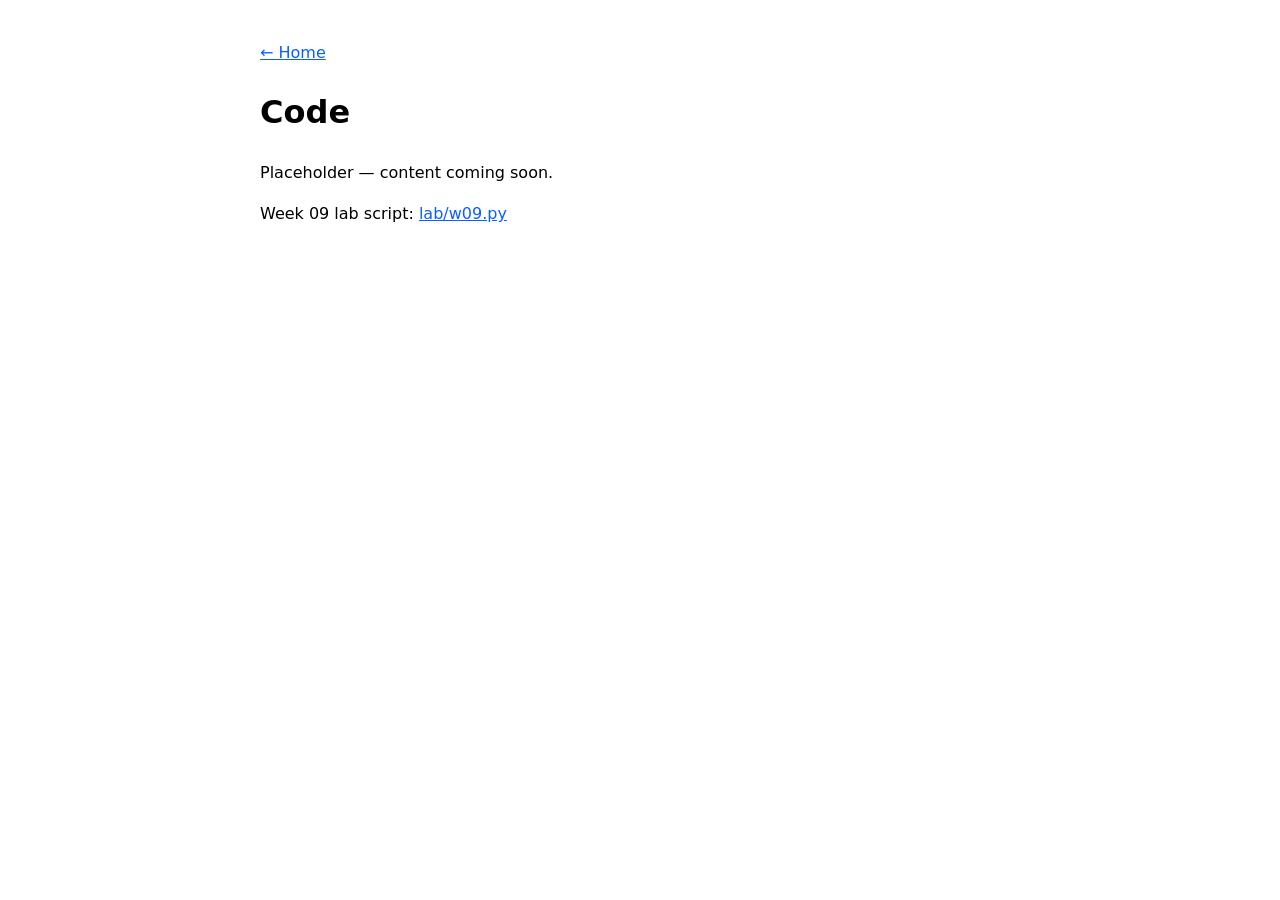
==== docs/code.html @ fd2857b2 "Move project site pages into docs/" ====
﻿<!doctype html>
<html lang="en"><head><meta charset="utf-8"><meta name="viewport" content="width=device-width,initial-scale=1">
<title>Code</title><style>body{font-family:system-ui,sans-serif;max-width:760px;margin:40px auto;padding:0 16px;line-height:1.6}a{color:#0b5fff}</style></head><body>
<p><a href="index.html">&larr; Home</a></p>
<h1>Code</h1>
<p>Placeholder &mdash; content coming soon.</p>
<p>Week 09 lab script: <a href="https://github.com/BurakGundebahar/eee213/blob/main/lab/w09.py">lab/w09.py</a></p>
</body></html>
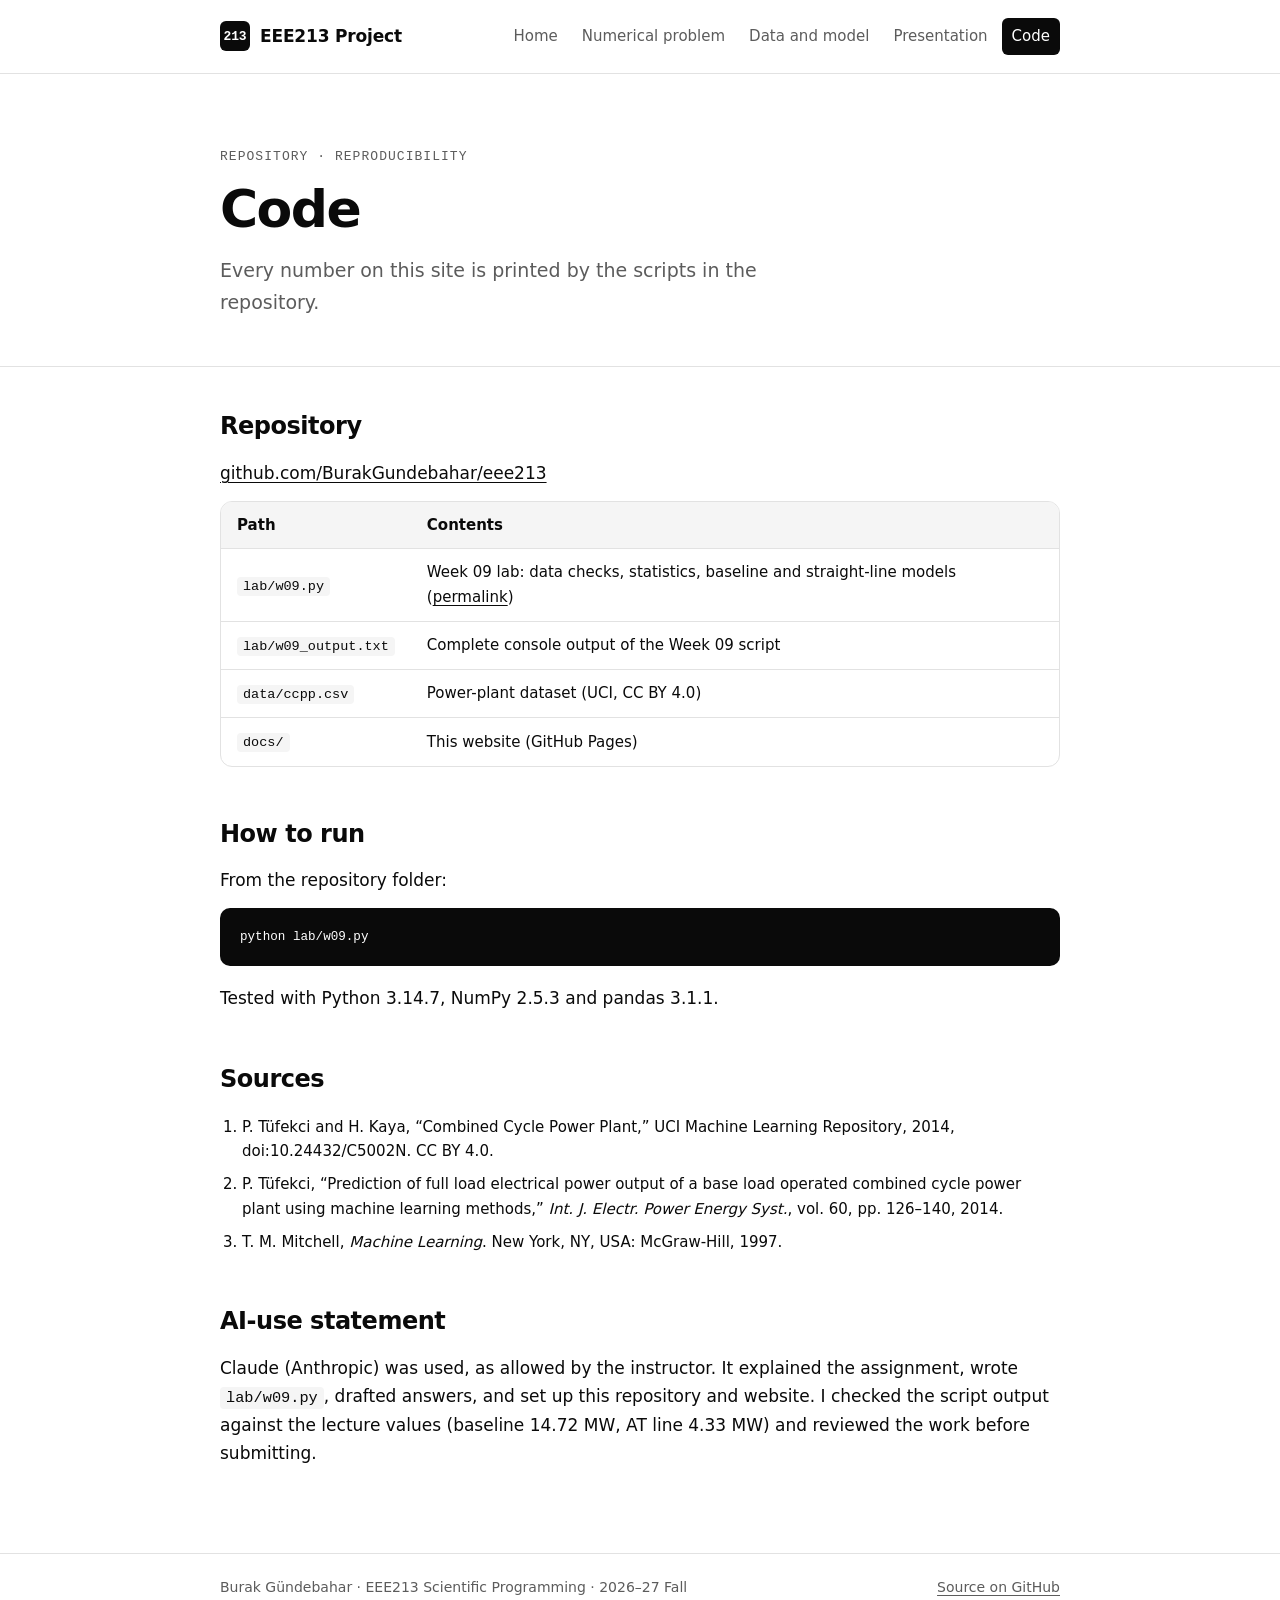
==== commit 192afea0: "Redesign project site in monochrome with real content" ====
--- a/docs/code.html
+++ b/docs/code.html
@@ -1,8 +1,71 @@
-﻿<!doctype html>
-<html lang="en"><head><meta charset="utf-8"><meta name="viewport" content="width=device-width,initial-scale=1">
-<title>Code</title><style>body{font-family:system-ui,sans-serif;max-width:760px;margin:40px auto;padding:0 16px;line-height:1.6}a{color:#0b5fff}</style></head><body>
-<p><a href="index.html">&larr; Home</a></p>
-<h1>Code</h1>
-<p>Placeholder &mdash; content coming soon.</p>
-<p>Week 09 lab script: <a href="https://github.com/BurakGundebahar/eee213/blob/main/lab/w09.py">lab/w09.py</a></p>
-</body></html>
+<!doctype html>
+<html lang="en">
+<head>
+<meta charset="utf-8">
+<meta name="viewport" content="width=device-width, initial-scale=1">
+<title>Code — EEE213 Project</title>
+<meta name="description" content="EEE213 Scientific Programming project site of Burak Gündebahar.">
+<link rel="stylesheet" href="style.css">
+</head>
+<body>
+<header class="site-header">
+  <div class="wrap">
+    <a class="brand" href="index.html"><span class="mark">213</span>EEE213 Project</a>
+    <nav aria-label="Main"><ul>
+<li><a href="index.html">Home</a></li>
+<li><a href="numerical-problem.html">Numerical problem</a></li>
+<li><a href="data-and-model.html">Data and model</a></li>
+<li><a href="presentation.html">Presentation</a></li>
+<li><a href="code.html" aria-current="page">Code</a></li>
+    </ul></nav>
+  </div>
+</header>
+<section class="hero">
+  <div class="wrap">
+
+    <p class="eyebrow">Repository · reproducibility</p>
+    <h1>Code</h1>
+    <p class="lead">Every number on this site is printed by the scripts in the repository.</p>
+
+  </div>
+</section>
+<main>
+  <div class="wrap">
+
+    <h2>Repository</h2>
+    <p><a href="https://github.com/BurakGundebahar/eee213">github.com/BurakGundebahar/eee213</a></p>
+    <div class="table-wrap"><table>
+      <thead><tr><th>Path</th><th>Contents</th></tr></thead>
+      <tbody>
+        <tr><td><code>lab/w09.py</code></td><td>Week 09 lab: data checks, statistics, baseline and straight-line models (<a href="https://github.com/BurakGundebahar/eee213/blob/8a435e8390c5a2216095b3c888a9dd72276258c5/lab/w09.py">permalink</a>)</td></tr>
+        <tr><td><code>lab/w09_output.txt</code></td><td>Complete console output of the Week 09 script</td></tr>
+        <tr><td><code>data/ccpp.csv</code></td><td>Power-plant dataset (UCI, CC BY 4.0)</td></tr>
+        <tr><td><code>docs/</code></td><td>This website (GitHub Pages)</td></tr>
+      </tbody>
+    </table></div>
+
+    <h2>How to run</h2>
+    <p>From the repository folder:</p>
+<pre><code>python lab/w09.py</code></pre>
+    <p>Tested with Python 3.14.7, NumPy 2.5.3 and pandas 3.1.1.</p>
+
+    <h2>Sources</h2>
+    <ol class="refs">
+      <li>P. Tüfekci and H. Kaya, “Combined Cycle Power Plant,” UCI Machine Learning Repository, 2014, doi:10.24432/C5002N. CC BY 4.0.</li>
+      <li>P. Tüfekci, “Prediction of full load electrical power output of a base load operated combined cycle power plant using machine learning methods,” <em>Int. J. Electr. Power Energy Syst.</em>, vol. 60, pp. 126–140, 2014.</li>
+      <li>T. M. Mitchell, <em>Machine Learning</em>. New York, NY, USA: McGraw-Hill, 1997.</li>
+    </ol>
+
+    <h2>AI-use statement</h2>
+    <p>Claude (Anthropic) was used, as allowed by the instructor. It explained the assignment, wrote <code>lab/w09.py</code>, drafted answers, and set up this repository and website. I checked the script output against the lecture values (baseline 14.72 MW, AT line 4.33 MW) and reviewed the work before submitting.</p>
+
+  </div>
+</main>
+<footer class="site-footer">
+  <div class="wrap">
+    <span>Burak Gündebahar · EEE213 Scientific Programming · 2026–27 Fall</span>
+    <a href="https://github.com/BurakGundebahar/eee213">Source on GitHub</a>
+  </div>
+</footer>
+</body>
+</html>
--- a/docs/style.css
+++ b/docs/style.css
@@ -0,0 +1,113 @@
+/* EEE213 project site — monochrome (black, white and greys only) */
+:root {
+  --bg: #ffffff;
+  --fg: #0a0a0a;
+  --muted: #5c5c5c;
+  --line: #e2e2e2;
+  --soft: #f5f5f5;
+  --invert-bg: #0a0a0a;
+  --invert-fg: #ffffff;
+  --mono: ui-monospace, "SFMono-Regular", Consolas, "Liberation Mono", monospace;
+  --sans: "Inter", system-ui, -apple-system, "Segoe UI", Roboto, sans-serif;
+}
+@media (prefers-color-scheme: dark) {
+  :root {
+    --bg: #0a0a0a;
+    --fg: #f2f2f2;
+    --muted: #a3a3a3;
+    --line: #262626;
+    --soft: #141414;
+    --invert-bg: #f2f2f2;
+    --invert-fg: #0a0a0a;
+  }
+}
+
+* { box-sizing: border-box; }
+html { -webkit-text-size-adjust: 100%; }
+body {
+  margin: 0;
+  background: var(--bg);
+  color: var(--fg);
+  font-family: var(--sans);
+  font-size: 17px;
+  line-height: 1.65;
+}
+a { color: inherit; text-decoration: underline; text-underline-offset: 3px; text-decoration-thickness: 1px; }
+a:hover { text-decoration-thickness: 2px; }
+
+.wrap { max-width: 880px; margin: 0 auto; padding: 0 20px; }
+
+/* Header */
+.site-header { border-bottom: 1px solid var(--line); }
+.site-header .wrap { display: flex; align-items: center; justify-content: space-between; gap: 16px; padding-top: 18px; padding-bottom: 18px; flex-wrap: wrap; }
+.brand { font-weight: 700; letter-spacing: -0.01em; text-decoration: none; display: flex; align-items: center; gap: 10px; }
+.brand .mark { display: inline-grid; place-items: center; width: 30px; height: 30px; background: var(--invert-bg); color: var(--invert-fg); font-family: var(--mono); font-size: 13px; border-radius: 6px; }
+nav ul { list-style: none; margin: 0; padding: 0; display: flex; gap: 4px; flex-wrap: wrap; }
+nav a { display: block; padding: 6px 10px; border-radius: 6px; text-decoration: none; font-size: 15px; color: var(--muted); }
+nav a:hover { color: var(--fg); background: var(--soft); }
+nav a[aria-current="page"] { color: var(--invert-fg); background: var(--invert-bg); }
+
+/* Hero */
+.hero { padding: 72px 0 48px; border-bottom: 1px solid var(--line); }
+.eyebrow { font-family: var(--mono); font-size: 13px; letter-spacing: 0.08em; text-transform: uppercase; color: var(--muted); margin: 0 0 14px; }
+h1 { font-size: clamp(34px, 6vw, 52px); line-height: 1.08; letter-spacing: -0.03em; margin: 0 0 18px; }
+.lead { font-size: 19px; color: var(--muted); max-width: 640px; margin: 0; }
+
+main { padding: 40px 0 72px; }
+h2 { font-size: 24px; letter-spacing: -0.02em; margin: 48px 0 12px; }
+h2:first-child { margin-top: 0; }
+h3 { font-size: 18px; margin: 28px 0 8px; }
+p { margin: 0 0 14px; }
+
+/* Cards grid on the home page */
+.grid { display: grid; grid-template-columns: repeat(2, 1fr); gap: 16px; }
+.card { display: block; border: 1px solid var(--line); border-radius: 12px; padding: 22px; text-decoration: none; transition: border-color .15s, transform .15s; }
+.card:hover { border-color: var(--fg); transform: translateY(-2px); }
+.card .num { font-family: var(--mono); font-size: 13px; color: var(--muted); }
+.card h3 { margin: 6px 0 6px; font-size: 20px; }
+.card p { color: var(--muted); font-size: 15px; margin: 0; }
+.card .go { display: inline-block; margin-top: 14px; font-size: 14px; font-weight: 600; }
+
+/* Facts / key numbers */
+.facts { display: grid; grid-template-columns: repeat(3, 1fr); border: 1px solid var(--line); border-radius: 12px; overflow: hidden; }
+.fact { padding: 18px 20px; border-right: 1px solid var(--line); }
+.fact:last-child { border-right: 0; }
+.fact .value { font-size: 28px; font-weight: 700; letter-spacing: -0.02em; font-variant-numeric: tabular-nums; }
+.fact .label { font-size: 14px; color: var(--muted); }
+
+/* Tables */
+.table-wrap { overflow-x: auto; border: 1px solid var(--line); border-radius: 12px; }
+table { width: 100%; border-collapse: collapse; font-size: 15px; }
+th, td { text-align: left; padding: 11px 16px; border-bottom: 1px solid var(--line); }
+th { font-weight: 600; background: var(--soft); }
+tr:last-child td { border-bottom: 0; }
+td.num, th.num { text-align: right; font-variant-numeric: tabular-nums; font-family: var(--mono); }
+tr.best td { font-weight: 700; }
+
+/* Code */
+code { font-family: var(--mono); font-size: 0.9em; background: var(--soft); padding: 2px 6px; border-radius: 4px; }
+pre { font-family: var(--mono); font-size: 14px; line-height: 1.55; background: var(--invert-bg); color: var(--invert-fg); padding: 18px 20px; border-radius: 10px; overflow-x: auto; margin: 0 0 18px; }
+pre code { background: none; padding: 0; color: inherit; }
+
+/* Status badge and notes */
+.badge { display: inline-block; font-family: var(--mono); font-size: 12px; text-transform: uppercase; letter-spacing: 0.06em; padding: 3px 9px; border: 1px solid var(--fg); border-radius: 999px; vertical-align: middle; }
+.badge.solid { background: var(--invert-bg); color: var(--invert-fg); }
+.note { border-left: 3px solid var(--fg); padding: 4px 0 4px 16px; color: var(--muted); margin: 18px 0; }
+ul.clean { padding-left: 20px; margin: 0 0 14px; }
+ul.clean li { margin-bottom: 6px; }
+ol.refs { padding-left: 22px; font-size: 15px; }
+ol.refs li { margin-bottom: 8px; }
+
+/* Footer */
+.site-footer { border-top: 1px solid var(--line); color: var(--muted); font-size: 14px; }
+.site-footer .wrap { display: flex; justify-content: space-between; gap: 12px; flex-wrap: wrap; padding-top: 22px; padding-bottom: 22px; }
+
+@media (max-width: 640px) {
+  body { font-size: 16px; }
+  .wrap { padding: 0 16px; }
+  .hero { padding: 48px 0 32px; }
+  .grid { grid-template-columns: 1fr; }
+  .facts { grid-template-columns: 1fr; }
+  .fact { border-right: 0; border-bottom: 1px solid var(--line); }
+  .fact:last-child { border-bottom: 0; }
+}
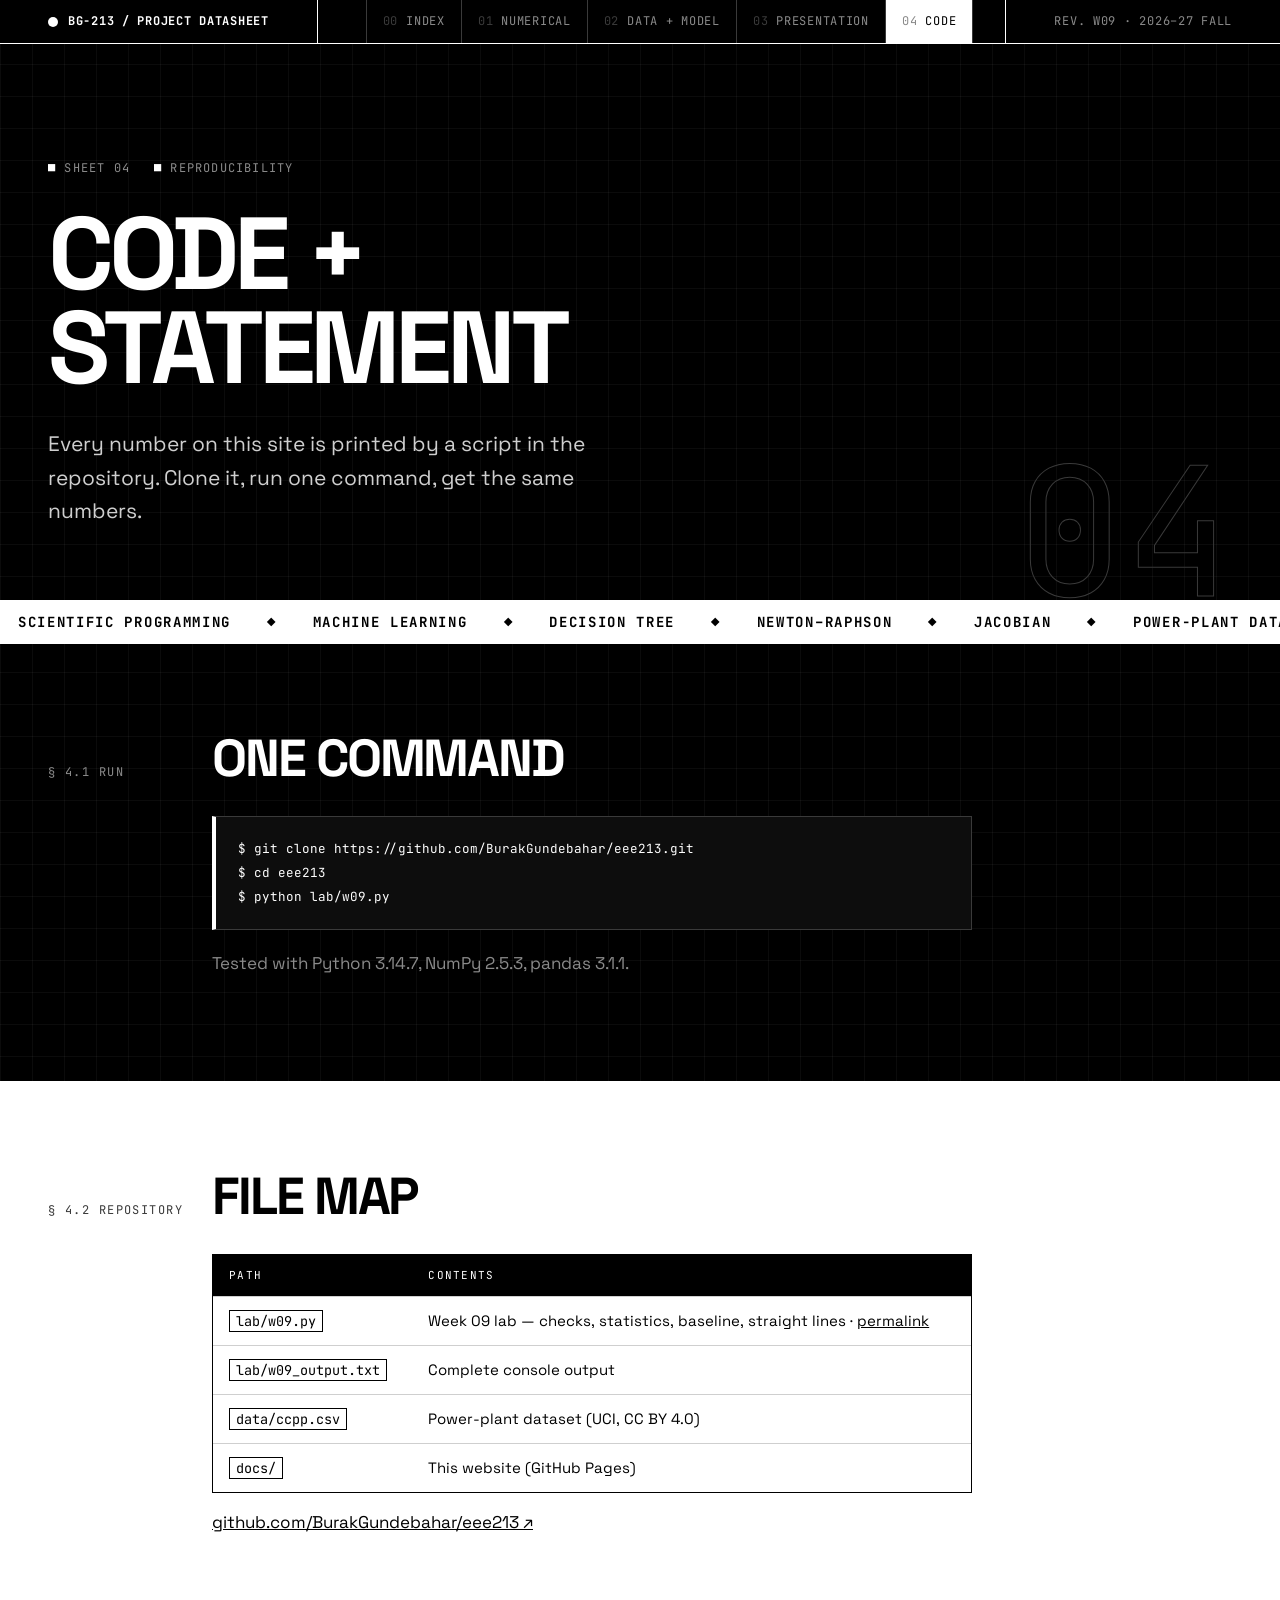
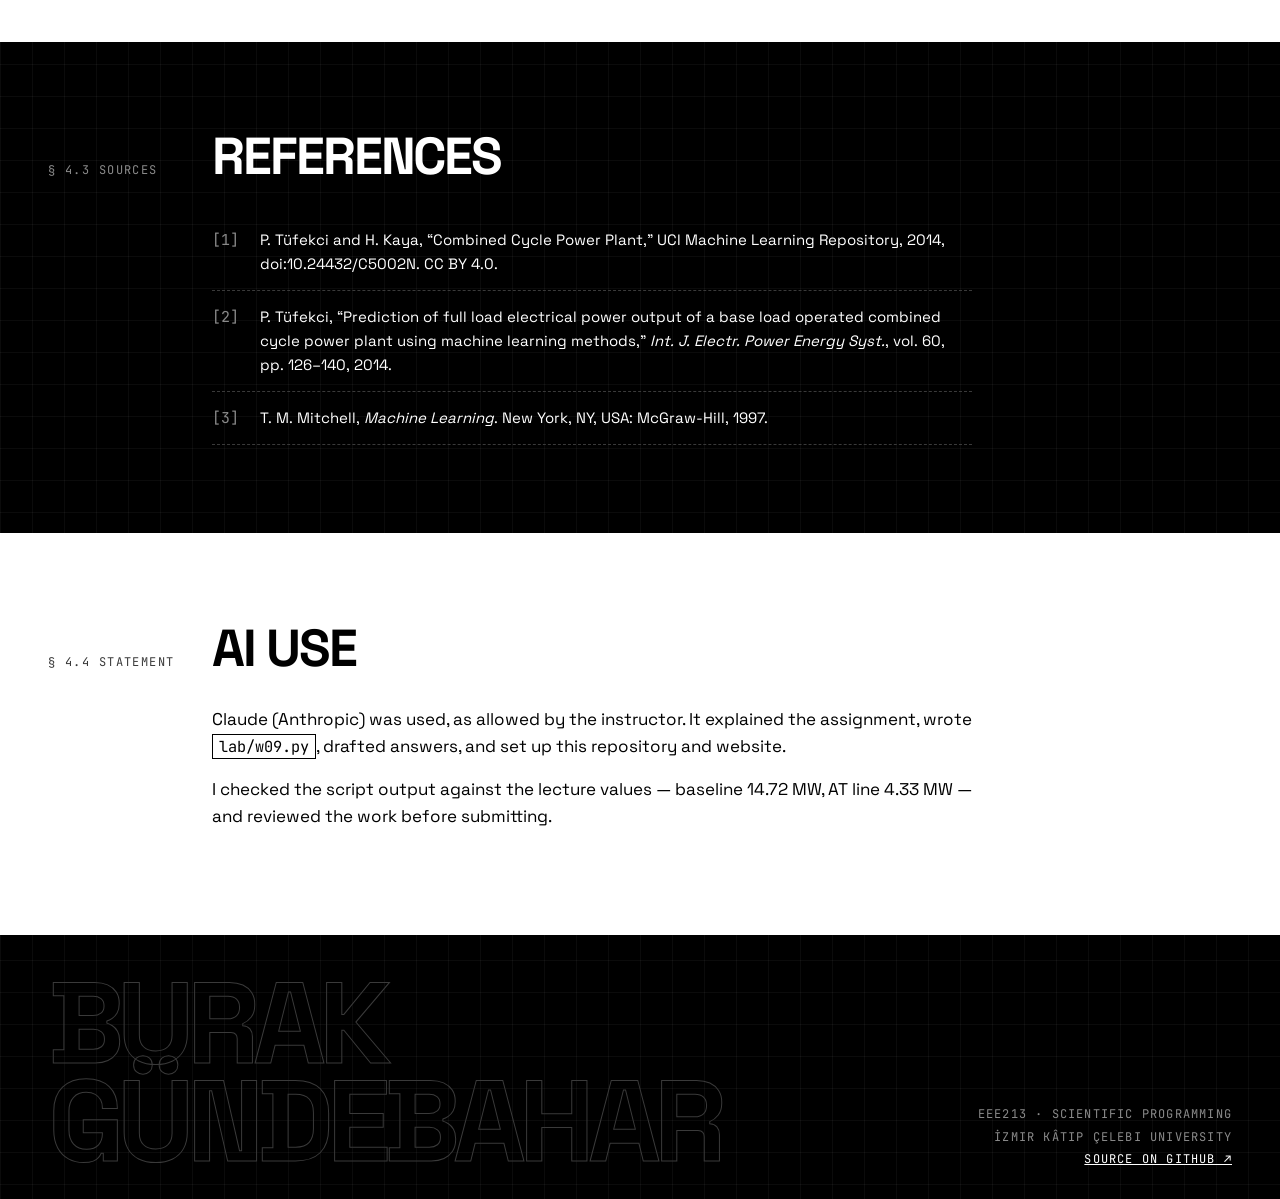
==== commit f2a7eb35: "New datasheet-style monochrome site design" ====
--- a/docs/code.html
+++ b/docs/code.html
@@ -3,69 +3,81 @@
 <head>
 <meta charset="utf-8">
 <meta name="viewport" content="width=device-width, initial-scale=1">
-<title>Code — EEE213 Project</title>
-<meta name="description" content="EEE213 Scientific Programming project site of Burak Gündebahar.">
+<title>Code · BG-213 · EEE213</title>
+<meta name="description" content="EEE213 Scientific Programming project datasheet of Burak Gündebahar.">
+<meta name="theme-color" content="#000000">
+<link rel="preconnect" href="https://fonts.googleapis.com"><link rel="preconnect" href="https://fonts.gstatic.com" crossorigin><link href="https://fonts.googleapis.com/css2?family=JetBrains+Mono:wght@400;700&family=Space+Grotesk:wght@400;500;700&display=swap" rel="stylesheet">
 <link rel="stylesheet" href="style.css">
 </head>
 <body>
-<header class="site-header">
-  <div class="wrap">
-    <a class="brand" href="index.html"><span class="mark">213</span>EEE213 Project</a>
-    <nav aria-label="Main"><ul>
-<li><a href="index.html">Home</a></li>
-<li><a href="numerical-problem.html">Numerical problem</a></li>
-<li><a href="data-and-model.html">Data and model</a></li>
-<li><a href="presentation.html">Presentation</a></li>
-<li><a href="code.html" aria-current="page">Code</a></li>
-    </ul></nav>
-  </div>
+<header class="titleblock">
+  <a class="tb-id" href="index.html"><span class="dot"></span>BG-213 / Project datasheet</a>
+  <nav class="tb-nav" aria-label="Main">
+<a href="index.html"><b>00</b>Index</a>
+<a href="numerical-problem.html"><b>01</b>Numerical</a>
+<a href="data-and-model.html"><b>02</b>Data + model</a>
+<a href="presentation.html"><b>03</b>Presentation</a>
+<a href="code.html" aria-current="page"><b>04</b>Code</a>
+  </nav>
+  <div class="tb-rev">Rev. W09 · 2026–27 Fall</div>
 </header>
 <section class="hero">
-  <div class="wrap">
+  <div class="meta"><span>Sheet 04</span><span>Reproducibility</span></div>
+  <h1 class="page">Code +<br>statement</h1>
+  <p class="lead">Every number on this site is printed by a script in the repository. Clone it, run one command, get the same numbers.</p>
+  <div class="sec" aria-hidden="true">04</div>
+</section>
+<div class="marquee" aria-hidden="true"><div class="track"><span>Scientific programming</span><span>◆</span><span>Machine learning</span><span>◆</span><span>Decision tree</span><span>◆</span><span>Newton–Raphson</span><span>◆</span><span>Jacobian</span><span>◆</span><span>Power-plant data</span><span>◆</span><span>MAE in MW</span><span>◆</span><span>EEE213</span><span>◆</span><span>Scientific programming</span><span>◆</span><span>Machine learning</span><span>◆</span><span>Decision tree</span><span>◆</span><span>Newton–Raphson</span><span>◆</span><span>Jacobian</span><span>◆</span><span>Power-plant data</span><span>◆</span><span>MAE in MW</span><span>◆</span><span>EEE213</span><span>◆</span></div></div>
+<main>
+<section class="section">
+  <div class="section-head"><span class="label">§ 4.1 Run</span><h2>One command</h2></div>
+  <div class="body">
 
-    <p class="eyebrow">Repository · reproducibility</p>
-    <h1>Code</h1>
-    <p class="lead">Every number on this site is printed by the scripts in the repository.</p>
-
+<pre><code>$ git clone https://github.com/BurakGundebahar/eee213.git
+$ cd eee213
+$ python lab/w09.py</code></pre>
+    <p class="muted">Tested with Python 3.14.7, NumPy 2.5.3, pandas 3.1.1.</p>
   </div>
 </section>
-<main>
-  <div class="wrap">
+<section class="section inverse">
+  <div class="section-head"><span class="label">§ 4.2 Repository</span><h2>File map</h2></div>
+  <div class="body">
 
-    <h2>Repository</h2>
-    <p><a href="https://github.com/BurakGundebahar/eee213">github.com/BurakGundebahar/eee213</a></p>
-    <div class="table-wrap"><table>
+    <div class="spec-wrap"><table class="spec">
       <thead><tr><th>Path</th><th>Contents</th></tr></thead>
       <tbody>
-        <tr><td><code>lab/w09.py</code></td><td>Week 09 lab: data checks, statistics, baseline and straight-line models (<a href="https://github.com/BurakGundebahar/eee213/blob/8a435e8390c5a2216095b3c888a9dd72276258c5/lab/w09.py">permalink</a>)</td></tr>
-        <tr><td><code>lab/w09_output.txt</code></td><td>Complete console output of the Week 09 script</td></tr>
+        <tr><td><code>lab/w09.py</code></td><td>Week 09 lab — checks, statistics, baseline, straight lines · <a href="https://github.com/BurakGundebahar/eee213/blob/8a435e8390c5a2216095b3c888a9dd72276258c5/lab/w09.py">permalink</a></td></tr>
+        <tr><td><code>lab/w09_output.txt</code></td><td>Complete console output</td></tr>
         <tr><td><code>data/ccpp.csv</code></td><td>Power-plant dataset (UCI, CC BY 4.0)</td></tr>
         <tr><td><code>docs/</code></td><td>This website (GitHub Pages)</td></tr>
       </tbody>
     </table></div>
+    <p style="margin-top:16px"><a href="https://github.com/BurakGundebahar/eee213">github.com/BurakGundebahar/eee213 ↗</a></p>
+  </div>
+</section>
+<section class="section">
+  <div class="section-head"><span class="label">§ 4.3 Sources</span><h2>References</h2></div>
+  <div class="body">
 
-    <h2>How to run</h2>
-    <p>From the repository folder:</p>
-<pre><code>python lab/w09.py</code></pre>
-    <p>Tested with Python 3.14.7, NumPy 2.5.3 and pandas 3.1.1.</p>
+    <ol class="refs">
+      <li><span>P. Tüfekci and H. Kaya, “Combined Cycle Power Plant,” UCI Machine Learning Repository, 2014, doi:10.24432/C5002N. CC BY 4.0.</span></li>
+      <li><span>P. Tüfekci, “Prediction of full load electrical power output of a base load operated combined cycle power plant using machine learning methods,” <em>Int. J. Electr. Power Energy Syst.</em>, vol. 60, pp. 126–140, 2014.</span></li>
+      <li><span>T. M. Mitchell, <em>Machine Learning</em>. New York, NY, USA: McGraw-Hill, 1997.</span></li>
+    </ol>
+  </div>
+</section>
+<section class="section inverse">
+  <div class="section-head"><span class="label">§ 4.4 Statement</span><h2>AI use</h2></div>
+  <div class="body">
 
-    <h2>Sources</h2>
-    <ol class="refs">
-      <li>P. Tüfekci and H. Kaya, “Combined Cycle Power Plant,” UCI Machine Learning Repository, 2014, doi:10.24432/C5002N. CC BY 4.0.</li>
-      <li>P. Tüfekci, “Prediction of full load electrical power output of a base load operated combined cycle power plant using machine learning methods,” <em>Int. J. Electr. Power Energy Syst.</em>, vol. 60, pp. 126–140, 2014.</li>
-      <li>T. M. Mitchell, <em>Machine Learning</em>. New York, NY, USA: McGraw-Hill, 1997.</li>
-    </ol>
-
-    <h2>AI-use statement</h2>
-    <p>Claude (Anthropic) was used, as allowed by the instructor. It explained the assignment, wrote <code>lab/w09.py</code>, drafted answers, and set up this repository and website. I checked the script output against the lecture values (baseline 14.72 MW, AT line 4.33 MW) and reviewed the work before submitting.</p>
-
+    <p>Claude (Anthropic) was used, as allowed by the instructor. It explained the assignment, wrote <code>lab/w09.py</code>, drafted answers, and set up this repository and website.</p>
+    <p>I checked the script output against the lecture values — baseline 14.72 MW, AT line 4.33 MW — and reviewed the work before submitting.</p>
   </div>
+</section>
 </main>
-<footer class="site-footer">
-  <div class="wrap">
-    <span>Burak Gündebahar · EEE213 Scientific Programming · 2026–27 Fall</span>
-    <a href="https://github.com/BurakGundebahar/eee213">Source on GitHub</a>
-  </div>
+<footer class="foot">
+  <div class="big">Burak<br>Gündebahar</div>
+  <div class="small">EEE213 · Scientific Programming<br>İzmir Kâtip Çelebi University<br><a href="https://github.com/BurakGundebahar/eee213">Source on GitHub ↗</a></div>
 </footer>
 </body>
 </html>
--- a/docs/style.css
+++ b/docs/style.css
@@ -1,113 +1,204 @@
-/* EEE213 project site — monochrome (black, white and greys only) */
+/* EEE213 · BG-213 project datasheet
+   Monochrome engineering-datasheet theme: black, white and greys only. */
+
 :root {
-  --bg: #ffffff;
-  --fg: #0a0a0a;
-  --muted: #5c5c5c;
-  --line: #e2e2e2;
-  --soft: #f5f5f5;
-  --invert-bg: #0a0a0a;
-  --invert-fg: #ffffff;
-  --mono: ui-monospace, "SFMono-Regular", Consolas, "Liberation Mono", monospace;
-  --sans: "Inter", system-ui, -apple-system, "Segoe UI", Roboto, sans-serif;
-}
-@media (prefers-color-scheme: dark) {
-  :root {
-    --bg: #0a0a0a;
-    --fg: #f2f2f2;
-    --muted: #a3a3a3;
-    --line: #262626;
-    --soft: #141414;
-    --invert-bg: #f2f2f2;
-    --invert-fg: #0a0a0a;
-  }
+  --black: #000;
+  --white: #fff;
+  --g1: #0d0d0d;
+  --g2: #1a1a1a;
+  --g3: #3a3a3a;
+  --g4: #8a8a8a;
+  --g5: #cfcfcf;
+  --mono: "JetBrains Mono", ui-monospace, Consolas, monospace;
+  --display: "Space Grotesk", "Segoe UI", system-ui, sans-serif;
+  --pad: clamp(16px, 4vw, 48px);
 }
 
 * { box-sizing: border-box; }
-html { -webkit-text-size-adjust: 100%; }
+html { -webkit-text-size-adjust: 100%; scroll-behavior: smooth; }
 body {
   margin: 0;
-  background: var(--bg);
-  color: var(--fg);
-  font-family: var(--sans);
+  background-color: var(--black);
+  color: var(--white);
+  font-family: var(--display);
   font-size: 17px;
-  line-height: 1.65;
-}
-a { color: inherit; text-decoration: underline; text-underline-offset: 3px; text-decoration-thickness: 1px; }
-a:hover { text-decoration-thickness: 2px; }
-
-.wrap { max-width: 880px; margin: 0 auto; padding: 0 20px; }
-
-/* Header */
-.site-header { border-bottom: 1px solid var(--line); }
-.site-header .wrap { display: flex; align-items: center; justify-content: space-between; gap: 16px; padding-top: 18px; padding-bottom: 18px; flex-wrap: wrap; }
-.brand { font-weight: 700; letter-spacing: -0.01em; text-decoration: none; display: flex; align-items: center; gap: 10px; }
-.brand .mark { display: inline-grid; place-items: center; width: 30px; height: 30px; background: var(--invert-bg); color: var(--invert-fg); font-family: var(--mono); font-size: 13px; border-radius: 6px; }
-nav ul { list-style: none; margin: 0; padding: 0; display: flex; gap: 4px; flex-wrap: wrap; }
-nav a { display: block; padding: 6px 10px; border-radius: 6px; text-decoration: none; font-size: 15px; color: var(--muted); }
-nav a:hover { color: var(--fg); background: var(--soft); }
-nav a[aria-current="page"] { color: var(--invert-fg); background: var(--invert-bg); }
-
-/* Hero */
-.hero { padding: 72px 0 48px; border-bottom: 1px solid var(--line); }
-.eyebrow { font-family: var(--mono); font-size: 13px; letter-spacing: 0.08em; text-transform: uppercase; color: var(--muted); margin: 0 0 14px; }
-h1 { font-size: clamp(34px, 6vw, 52px); line-height: 1.08; letter-spacing: -0.03em; margin: 0 0 18px; }
-.lead { font-size: 19px; color: var(--muted); max-width: 640px; margin: 0; }
-
-main { padding: 40px 0 72px; }
-h2 { font-size: 24px; letter-spacing: -0.02em; margin: 48px 0 12px; }
-h2:first-child { margin-top: 0; }
-h3 { font-size: 18px; margin: 28px 0 8px; }
-p { margin: 0 0 14px; }
-
-/* Cards grid on the home page */
-.grid { display: grid; grid-template-columns: repeat(2, 1fr); gap: 16px; }
-.card { display: block; border: 1px solid var(--line); border-radius: 12px; padding: 22px; text-decoration: none; transition: border-color .15s, transform .15s; }
-.card:hover { border-color: var(--fg); transform: translateY(-2px); }
-.card .num { font-family: var(--mono); font-size: 13px; color: var(--muted); }
-.card h3 { margin: 6px 0 6px; font-size: 20px; }
-.card p { color: var(--muted); font-size: 15px; margin: 0; }
-.card .go { display: inline-block; margin-top: 14px; font-size: 14px; font-weight: 600; }
-
-/* Facts / key numbers */
-.facts { display: grid; grid-template-columns: repeat(3, 1fr); border: 1px solid var(--line); border-radius: 12px; overflow: hidden; }
-.fact { padding: 18px 20px; border-right: 1px solid var(--line); }
-.fact:last-child { border-right: 0; }
-.fact .value { font-size: 28px; font-weight: 700; letter-spacing: -0.02em; font-variant-numeric: tabular-nums; }
-.fact .label { font-size: 14px; color: var(--muted); }
-
-/* Tables */
-.table-wrap { overflow-x: auto; border: 1px solid var(--line); border-radius: 12px; }
-table { width: 100%; border-collapse: collapse; font-size: 15px; }
-th, td { text-align: left; padding: 11px 16px; border-bottom: 1px solid var(--line); }
-th { font-weight: 600; background: var(--soft); }
-tr:last-child td { border-bottom: 0; }
-td.num, th.num { text-align: right; font-variant-numeric: tabular-nums; font-family: var(--mono); }
-tr.best td { font-weight: 700; }
-
-/* Code */
-code { font-family: var(--mono); font-size: 0.9em; background: var(--soft); padding: 2px 6px; border-radius: 4px; }
-pre { font-family: var(--mono); font-size: 14px; line-height: 1.55; background: var(--invert-bg); color: var(--invert-fg); padding: 18px 20px; border-radius: 10px; overflow-x: auto; margin: 0 0 18px; }
-pre code { background: none; padding: 0; color: inherit; }
-
-/* Status badge and notes */
-.badge { display: inline-block; font-family: var(--mono); font-size: 12px; text-transform: uppercase; letter-spacing: 0.06em; padding: 3px 9px; border: 1px solid var(--fg); border-radius: 999px; vertical-align: middle; }
-.badge.solid { background: var(--invert-bg); color: var(--invert-fg); }
-.note { border-left: 3px solid var(--fg); padding: 4px 0 4px 16px; color: var(--muted); margin: 18px 0; }
-ul.clean { padding-left: 20px; margin: 0 0 14px; }
-ul.clean li { margin-bottom: 6px; }
-ol.refs { padding-left: 22px; font-size: 15px; }
-ol.refs li { margin-bottom: 8px; }
-
-/* Footer */
-.site-footer { border-top: 1px solid var(--line); color: var(--muted); font-size: 14px; }
-.site-footer .wrap { display: flex; justify-content: space-between; gap: 12px; flex-wrap: wrap; padding-top: 22px; padding-bottom: 22px; }
-
-@media (max-width: 640px) {
-  body { font-size: 16px; }
-  .wrap { padding: 0 16px; }
-  .hero { padding: 48px 0 32px; }
-  .grid { grid-template-columns: 1fr; }
-  .facts { grid-template-columns: 1fr; }
-  .fact { border-right: 0; border-bottom: 1px solid var(--line); }
-  .fact:last-child { border-bottom: 0; }
-}
+  line-height: 1.6;
+  /* graph-paper grid */
+  background-image:
+    linear-gradient(rgba(255,255,255,.045) 1px, transparent 1px),
+    linear-gradient(90deg, rgba(255,255,255,.045) 1px, transparent 1px);
+  background-size: 32px 32px;
+}
+::selection { background: var(--white); color: var(--black); }
+a { color: inherit; }
+img, svg { max-width: 100%; }
+
+/* ---------- Title block (header) ---------- */
+.titleblock {
+  position: sticky; top: 0; z-index: 10;
+  display: grid;
+  grid-template-columns: auto 1fr auto;
+  border-bottom: 1px solid var(--white);
+  background: var(--black);
+  font-family: var(--mono);
+  font-size: 12px;
+  letter-spacing: .06em;
+  text-transform: uppercase;
+}
+.titleblock > * { padding: 12px var(--pad); display: flex; align-items: center; }
+.tb-id { border-right: 1px solid var(--white); gap: 10px; text-decoration: none; font-weight: 700; }
+.tb-id .dot { width: 10px; height: 10px; background: var(--white); border-radius: 50%; animation: blink 2.4s steps(1) infinite; }
+@keyframes blink { 50% { opacity: .15; } }
+.tb-nav { gap: 0; padding-top: 0; padding-bottom: 0; overflow-x: auto; }
+.tb-nav a {
+  display: flex; gap: 8px; align-items: center;
+  padding: 12px 16px; height: 100%;
+  text-decoration: none; color: var(--g4);
+  border-right: 1px solid var(--g3);
+  white-space: nowrap;
+}
+.tb-nav a:first-child { border-left: 1px solid var(--g3); }
+.tb-nav a b { color: var(--g3); font-weight: 400; }
+.tb-nav a:hover { color: var(--white); }
+.tb-nav a[aria-current="page"] { background: var(--white); color: var(--black); }
+.tb-nav a[aria-current="page"] b { color: var(--g4); }
+.tb-rev { border-left: 1px solid var(--white); color: var(--g4); white-space: nowrap; }
+
+/* ---------- Hero ---------- */
+.hero { position: relative; padding: clamp(48px, 9vw, 120px) var(--pad) clamp(40px, 6vw, 72px); border-bottom: 1px solid var(--white); overflow: hidden; }
+.hero .meta { display: flex; flex-wrap: wrap; gap: 8px 24px; font-family: var(--mono); font-size: 12px; text-transform: uppercase; letter-spacing: .1em; color: var(--g4); margin-bottom: 28px; }
+.hero .meta span::before { content: "■ "; color: var(--white); }
+.mega {
+  font-size: clamp(52px, 13vw, 176px);
+  line-height: .86;
+  letter-spacing: -.055em;
+  font-weight: 700;
+  margin: 0;
+  text-transform: uppercase;
+}
+.mega .outline { color: transparent; -webkit-text-stroke: 1.5px var(--white); }
+.hero .lead { max-width: 620px; margin: 32px 0 0; font-size: clamp(17px, 2vw, 21px); color: var(--g5); }
+.hero h1.page { font-size: clamp(40px, 8vw, 104px); line-height: .92; letter-spacing: -.05em; margin: 0; text-transform: uppercase; }
+.hero .sec { font-family: var(--mono); font-size: clamp(64px, 14vw, 200px); line-height: 1; position: absolute; right: var(--pad); bottom: -0.12em; color: transparent; -webkit-text-stroke: 1px var(--g3); pointer-events: none; user-select: none; }
+
+/* rotating stamp */
+.stamp { position: absolute; top: clamp(24px, 6vw, 64px); right: var(--pad); width: clamp(96px, 14vw, 150px); aspect-ratio: 1; }
+.stamp svg { width: 100%; height: 100%; animation: spin 18s linear infinite; }
+.stamp text { font-family: var(--mono); font-size: 10.5px; letter-spacing: 3px; fill: var(--white); text-transform: uppercase; }
+@keyframes spin { to { transform: rotate(360deg); } }
+
+/* ---------- Marquee ---------- */
+.marquee { border-bottom: 1px solid var(--white); background: var(--white); color: var(--black); overflow: hidden; white-space: nowrap; font-family: var(--mono); font-weight: 700; font-size: 14px; text-transform: uppercase; letter-spacing: .12em; }
+.marquee .track { display: inline-block; padding: 10px 0; animation: slide 28s linear infinite; }
+.marquee span { padding: 0 18px; }
+@keyframes slide { to { transform: translateX(-50%); } }
+
+/* ---------- Sections ---------- */
+.section { padding: clamp(40px, 7vw, 88px) var(--pad); border-bottom: 1px solid var(--white); }
+.section.inverse { background: var(--white); color: var(--black); }
+.section.inverse .label, .section.inverse .muted { color: var(--g3); }
+.section-head { display: grid; grid-template-columns: 140px 1fr; gap: 24px; align-items: baseline; margin-bottom: 32px; }
+.label { font-family: var(--mono); font-size: 12px; text-transform: uppercase; letter-spacing: .12em; color: var(--g4); }
+h2 { font-size: clamp(28px, 4.4vw, 52px); line-height: 1; letter-spacing: -.04em; margin: 0; text-transform: uppercase; }
+h3 { font-size: 20px; letter-spacing: -.02em; margin: 0 0 8px; }
+.body { max-width: 760px; margin-left: 164px; }
+.body p { margin: 0 0 16px; }
+.muted { color: var(--g4); }
+ul.ticks { list-style: none; padding: 0; margin: 0 0 16px; }
+ul.ticks li { padding: 10px 0 10px 32px; border-bottom: 1px dashed var(--g3); position: relative; }
+ul.ticks li::before { content: "→"; position: absolute; left: 0; font-family: var(--mono); }
+.section.inverse ul.ticks li { border-color: var(--g5); }
+
+/* ---------- Index list (home) ---------- */
+.index { list-style: none; margin: 0; padding: 0; border-top: 1px solid var(--white); }
+.index a {
+  display: grid; grid-template-columns: 90px 1fr auto; gap: 24px; align-items: center;
+  padding: 26px var(--pad); margin: 0 calc(-1 * var(--pad));
+  border-bottom: 1px solid var(--white);
+  text-decoration: none;
+  transition: background .2s, color .2s, padding .25s;
+}
+.index .n { font-family: var(--mono); font-size: 14px; color: var(--g4); }
+.index .t { font-size: clamp(26px, 4.6vw, 56px); font-weight: 700; letter-spacing: -.045em; line-height: 1; text-transform: uppercase; }
+.index .d { display: block; font-size: 15px; font-weight: 400; letter-spacing: 0; text-transform: none; color: var(--g4); margin-top: 10px; }
+.index .arrow { font-size: 40px; transition: transform .25s; }
+.index a:hover { background: var(--white); color: var(--black); padding-left: calc(var(--pad) + 16px); }
+.index a:hover .n, .index a:hover .d { color: var(--g3); }
+.index a:hover .arrow { transform: translateX(8px) rotate(-45deg); }
+
+/* ---------- Big figures ---------- */
+.figures { display: grid; grid-template-columns: repeat(3, 1fr); border: 1px solid currentColor; }
+.figure { padding: 24px; border-right: 1px solid currentColor; }
+.figure:last-child { border-right: 0; }
+.figure .v { font-size: clamp(40px, 6vw, 76px); font-weight: 700; letter-spacing: -.05em; line-height: 1; font-variant-numeric: tabular-nums; }
+.figure .v small { font-size: .35em; letter-spacing: 0; margin-left: 4px; }
+.figure .k { font-family: var(--mono); font-size: 12px; text-transform: uppercase; letter-spacing: .1em; margin-top: 14px; }
+.figure.hl { background: var(--black); color: var(--white); }
+.section.inverse .figure.hl { background: var(--black); color: var(--white); }
+.section:not(.inverse) .figure.hl { background: var(--white); color: var(--black); }
+
+/* ---------- Spec tables ---------- */
+.spec { width: 100%; border-collapse: collapse; font-size: 15px; }
+.spec-wrap { overflow-x: auto; border: 1px solid currentColor; }
+.spec th, .spec td { text-align: left; padding: 12px 16px; border-bottom: 1px solid var(--g3); vertical-align: top; }
+.section.inverse .spec th, .section.inverse .spec td { border-color: var(--g5); }
+.spec thead th { font-family: var(--mono); font-size: 11px; text-transform: uppercase; letter-spacing: .12em; font-weight: 400; background: currentColor; }
+.spec thead th { color: var(--black); background: var(--white); }
+.section.inverse .spec thead th { color: var(--white); background: var(--black); }
+.spec tr:last-child td { border-bottom: 0; }
+.spec .r { text-align: right; font-family: var(--mono); font-variant-numeric: tabular-nums; white-space: nowrap; }
+.spec tr.win td { font-weight: 700; }
+.spec tr.win td:first-child::before { content: "★ "; }
+
+/* ---------- Code / equations ---------- */
+pre {
+  font-family: var(--mono); font-size: 14px; line-height: 1.7;
+  background: var(--g1); color: var(--white);
+  border: 1px solid var(--g3); border-left: 4px solid var(--white);
+  padding: 20px 22px; margin: 0 0 20px; overflow-x: auto;
+}
+.section.inverse pre { background: var(--black); border-color: var(--black); }
+code { font-family: var(--mono); font-size: .9em; }
+p code, li code, td code { border: 1px solid currentColor; padding: 1px 6px; }
+
+/* ---------- Figures (SVG) ---------- */
+.plate { border: 1px solid currentColor; padding: clamp(14px, 3vw, 28px); margin: 0 0 20px; position: relative; }
+.plate .cap { font-family: var(--mono); font-size: 11px; text-transform: uppercase; letter-spacing: .12em; margin-top: 12px; color: var(--g4); }
+.section.inverse .plate .cap { color: var(--g3); }
+.plate svg { display: block; width: 100%; height: auto; }
+
+/* status chip */
+.chip { display: inline-block; font-family: var(--mono); font-size: 11px; text-transform: uppercase; letter-spacing: .12em; border: 1px solid currentColor; padding: 4px 10px; margin-top: 24px; }
+.chip::before { content: "● "; animation: blink 1.6s steps(1) infinite; }
+
+/* references */
+ol.refs { counter-reset: ref; list-style: none; padding: 0; margin: 0; }
+ol.refs li { counter-increment: ref; display: grid; grid-template-columns: 48px 1fr; padding: 14px 0; border-bottom: 1px dashed var(--g3); font-size: 15px; }
+ol.refs li::before { content: "[" counter(ref) "]"; font-family: var(--mono); color: var(--g4); }
+.section.inverse ol.refs li { border-color: var(--g5); }
+
+/* ---------- Footer ---------- */
+.foot { display: grid; grid-template-columns: 1fr auto; gap: 24px; padding: 40px var(--pad) 28px; align-items: end; }
+.foot .big { font-size: clamp(40px, 9vw, 120px); font-weight: 700; letter-spacing: -.06em; line-height: .85; text-transform: uppercase; color: transparent; -webkit-text-stroke: 1px var(--g3); }
+.foot .small { font-family: var(--mono); font-size: 12px; text-transform: uppercase; letter-spacing: .1em; color: var(--g4); text-align: right; line-height: 1.9; }
+.foot a { color: var(--white); }
+
+/* ---------- Responsive ---------- */
+@media (max-width: 860px) {
+  .titleblock { grid-template-columns: 1fr; }
+  .tb-id { border-right: 0; border-bottom: 1px solid var(--white); }
+  .tb-rev { display: none; }
+  .section-head { grid-template-columns: 1fr; gap: 8px; }
+  .body { margin-left: 0; }
+  .figures { grid-template-columns: 1fr; }
+  .figure { border-right: 0; border-bottom: 1px solid currentColor; }
+  .figure:last-child { border-bottom: 0; }
+  .index a { grid-template-columns: 48px 1fr auto; gap: 14px; }
+  .index .arrow { font-size: 28px; }
+  .stamp { display: none; }
+  .foot { grid-template-columns: 1fr; }
+  .foot .small { text-align: left; }
+}
+@media (prefers-reduced-motion: reduce) {
+  *, *::before, *::after { animation: none !important; transition: none !important; }
+}
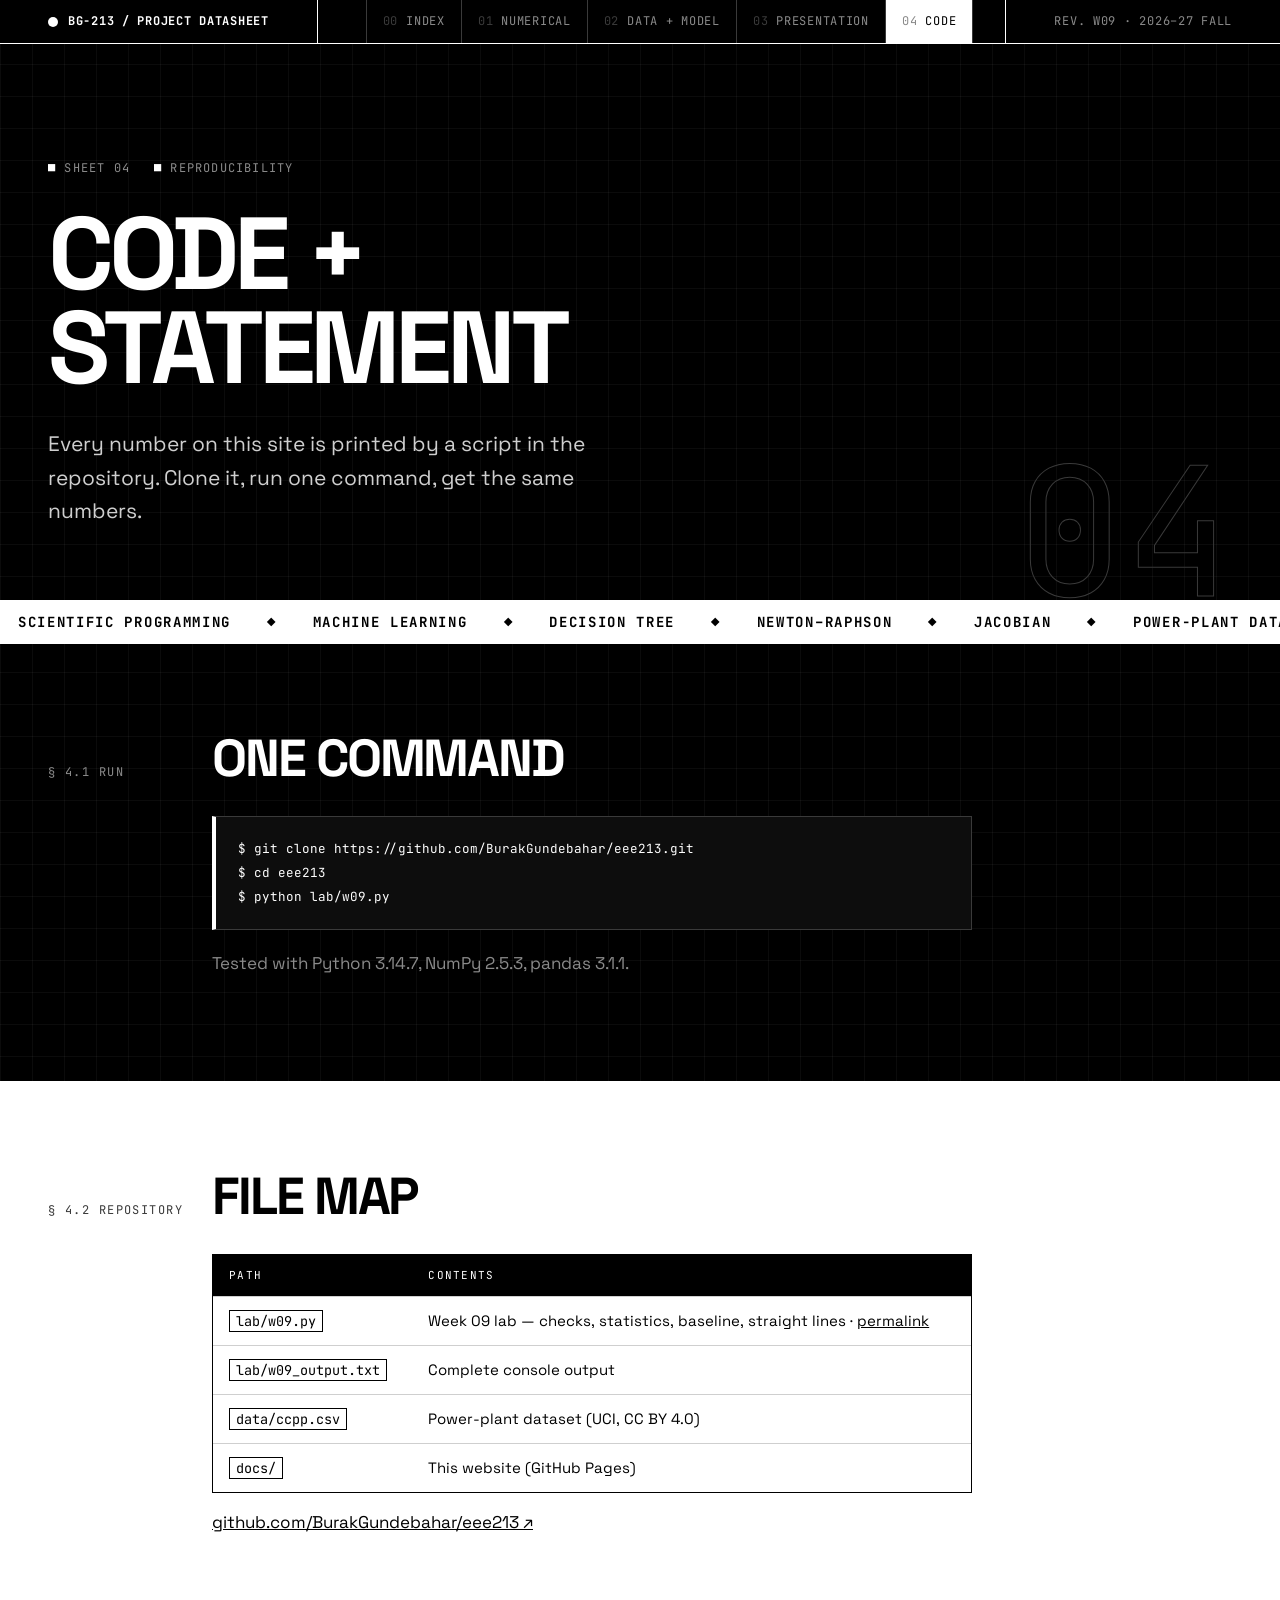
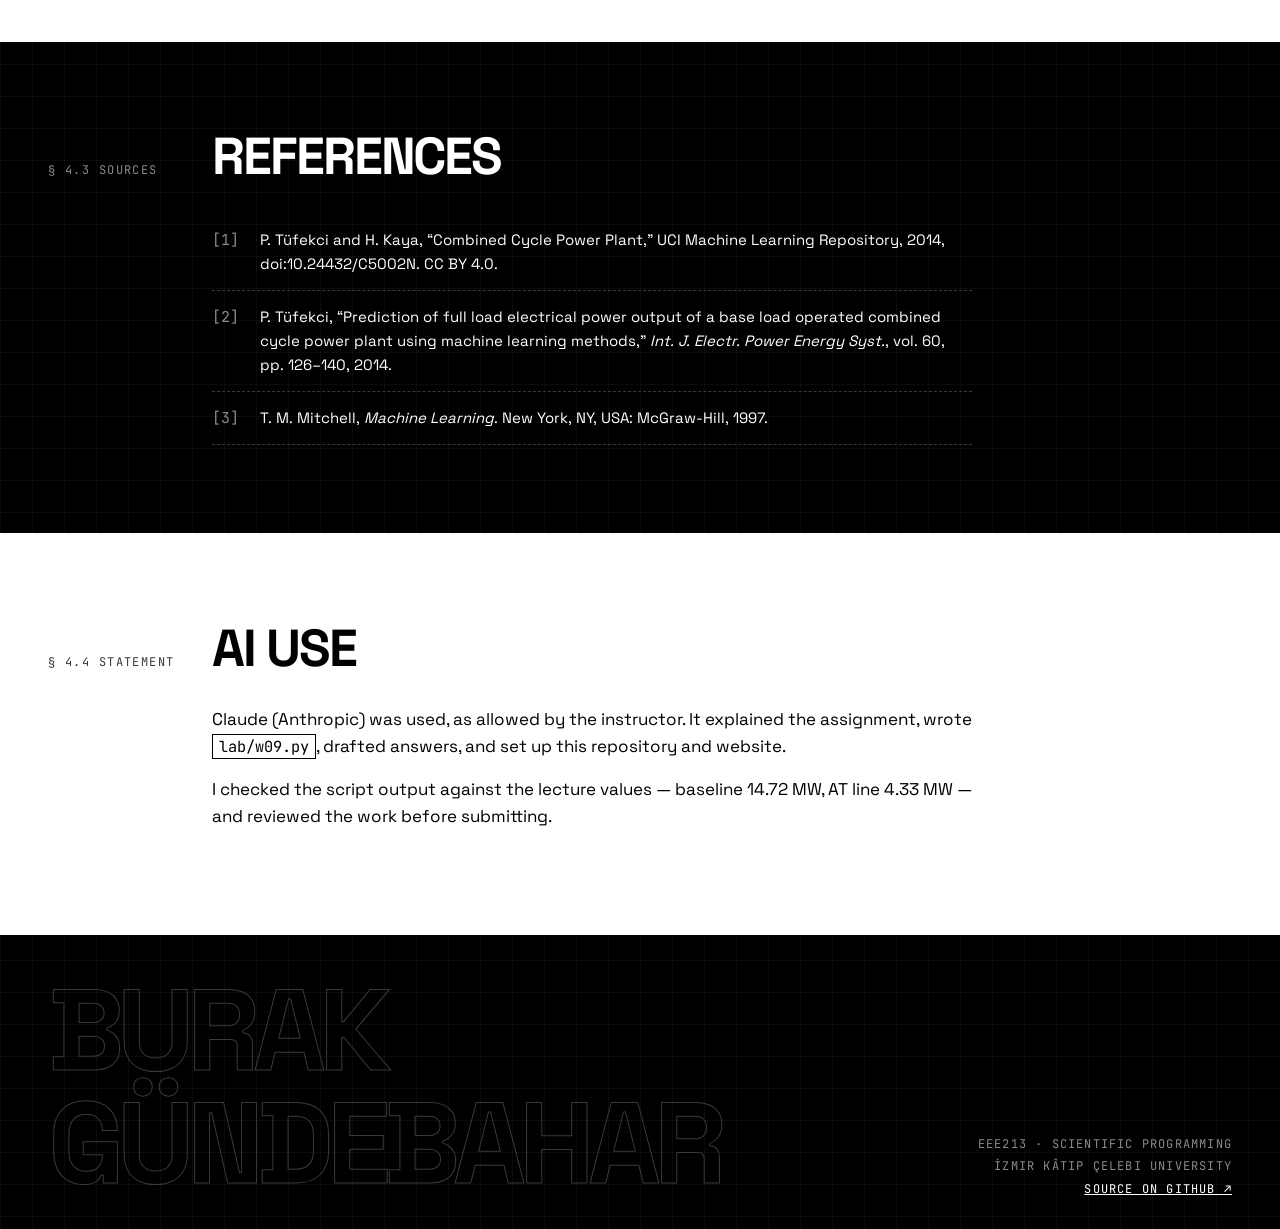
==== commit 8ba35a8c: "Fix heading line height" ====
--- a/docs/code.html
+++ b/docs/code.html
@@ -7,7 +7,7 @@
 <meta name="description" content="EEE213 Scientific Programming project datasheet of Burak Gündebahar.">
 <meta name="theme-color" content="#000000">
 <link rel="preconnect" href="https://fonts.googleapis.com"><link rel="preconnect" href="https://fonts.gstatic.com" crossorigin><link href="https://fonts.googleapis.com/css2?family=JetBrains+Mono:wght@400;700&family=Space+Grotesk:wght@400;500;700&display=swap" rel="stylesheet">
-<link rel="stylesheet" href="style.css">
+<link rel="stylesheet" href="style.css?v=3">
 </head>
 <body>
 <header class="titleblock">
--- a/docs/style.css
+++ b/docs/style.css
@@ -70,7 +70,7 @@
 .hero .meta span::before { content: "■ "; color: var(--white); }
 .mega {
   font-size: clamp(52px, 13vw, 176px);
-  line-height: .86;
+  line-height: .98;
   letter-spacing: -.055em;
   font-weight: 700;
   margin: 0;
@@ -179,7 +179,7 @@
 
 /* ---------- Footer ---------- */
 .foot { display: grid; grid-template-columns: 1fr auto; gap: 24px; padding: 40px var(--pad) 28px; align-items: end; }
-.foot .big { font-size: clamp(40px, 9vw, 120px); font-weight: 700; letter-spacing: -.06em; line-height: .85; text-transform: uppercase; color: transparent; -webkit-text-stroke: 1px var(--g3); }
+.foot .big { font-size: clamp(40px, 9vw, 120px); font-weight: 700; letter-spacing: -.06em; line-height: .98; text-transform: uppercase; color: transparent; -webkit-text-stroke: 1px var(--g3); }
 .foot .small { font-family: var(--mono); font-size: 12px; text-transform: uppercase; letter-spacing: .1em; color: var(--g4); text-align: right; line-height: 1.9; }
 .foot a { color: var(--white); }
 
